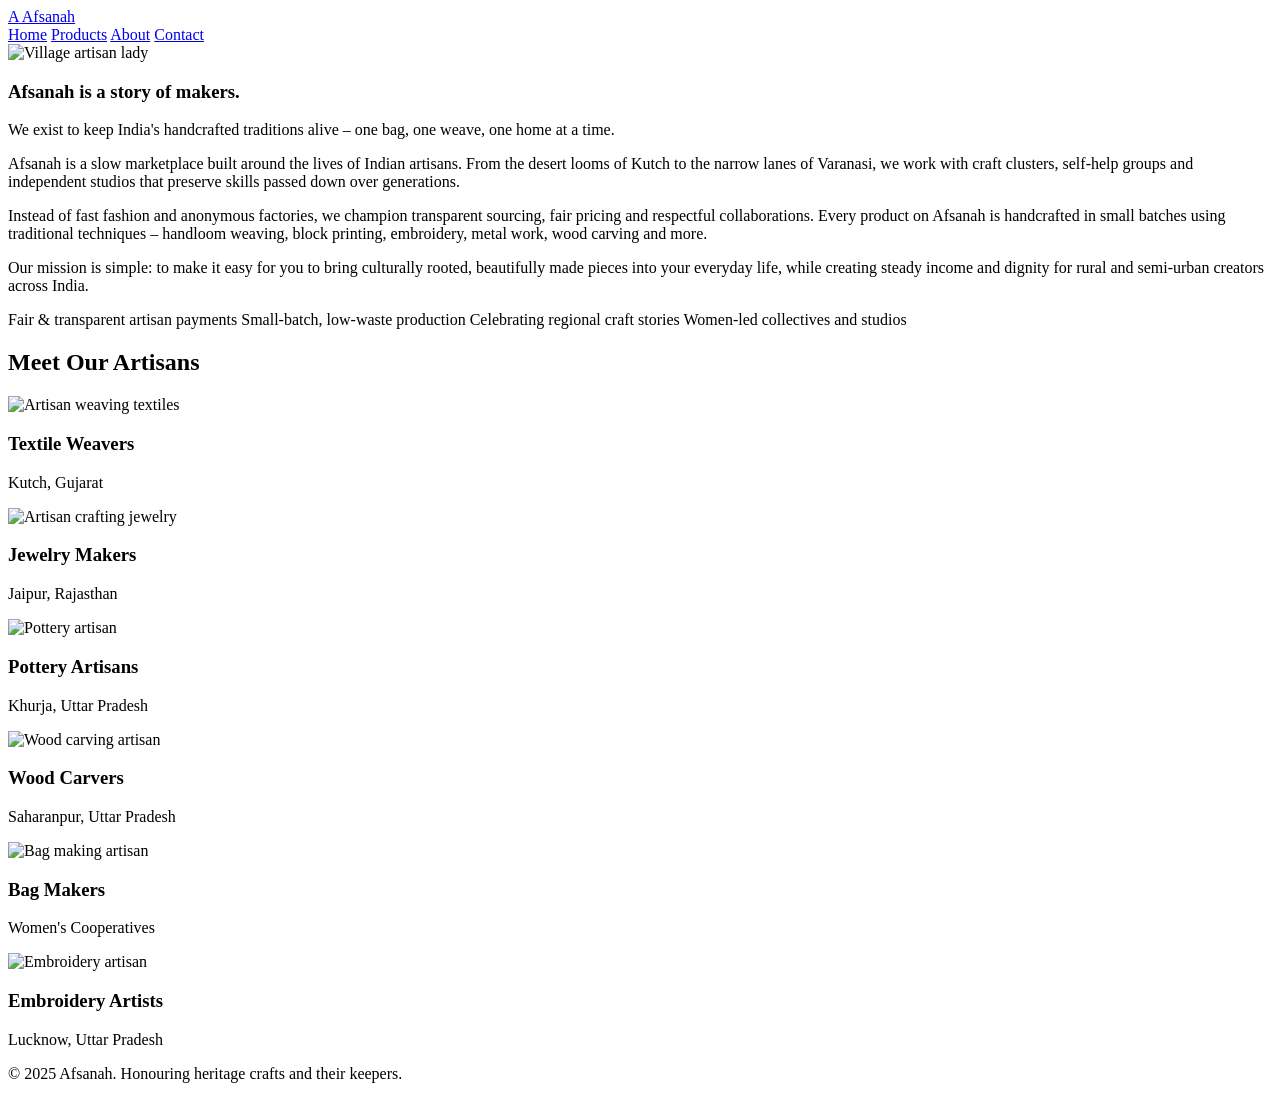
==== about.html @ f765a50c "Add about.html with content and structure" ====
<!DOCTYPE html>
<html lang="en">
  <head>
    <meta charset="UTF-8" />
    <meta name="viewport" content="width=device-width, initial-scale=1" />
    <title>About – Afsanah 2.0</title>
    <link rel="preconnect" href="https://fonts.googleapis.com" />
    <link rel="preconnect" href="https://fonts.gstatic.com" crossorigin />
    <link href="https://fonts.googleapis.com/css2?family=Poppins:wght@300;400;500;600;700&display=swap" rel="stylesheet" />
    <link rel="stylesheet" href="css/common.css" />
    <link rel="stylesheet" href="css/about.css" />
  </head>
  <body>

    <header>
      <div class="nav">
        <a href="index.html" class="logo">
          <span class="logo-mark">A</span>
          <span>Afsanah</span>
        </a>
        <nav class="nav-links">
          <a href="index.html">Home</a>
          <a href="products.html">Products</a>
          <a href="about.html" class="active">About</a>
          <a href="contact.html">Contact</a>
        </nav>
      </div>
    </header>

    <main>
      <section class="container">
        <article class="about-wrap">
          <div class="lady">
            <img src="https://images.unsplash.com/photo-1583391733956-6c78276477e2?auto=format&fit=crop&w=800&q=80" alt="Village artisan lady" />
          </div>
          <h1 class="about-title">Afsanah is a story of makers.</h1>
          <p class="about-tagline">
            We exist to keep India's handcrafted traditions alive – one bag, one weave, one home at a time.
          </p>

          <div class="about-text">
            <p>
              Afsanah is a slow marketplace built around the lives of Indian
              artisans. From the desert looms of Kutch to the narrow lanes of
              Varanasi, we work with craft clusters, self-help groups and
              independent studios that preserve skills passed down over generations.
            </p>
            <p>
              Instead of fast fashion and anonymous factories, we champion
              transparent sourcing, fair pricing and respectful collaborations.
              Every product on Afsanah is handcrafted in small batches using
              traditional techniques – handloom weaving, block printing,
              embroidery, metal work, wood carving and more.
            </p>
            <p>
              Our mission is simple: to make it easy for you to bring
              culturally rooted, beautifully made pieces into your everyday
              life, while creating steady income and dignity for rural and
              semi-urban creators across India.
            </p>
          </div>

          <div class="about-pill-row">
            <span class="about-pill">Fair &amp; transparent artisan payments</span>
            <span class="about-pill">Small-batch, low-waste production</span>
            <span class="about-pill">Celebrating regional craft stories</span>
            <span class="about-pill">Women-led collectives and studios</span>
          </div>
        </article>

        <div class="artisan-gallery">
          <h2 class="gallery-title">Meet Our Artisans</h2>
          <div class="artisan-grid">

            <div class="artisan-card">
              <img src="https://images.unsplash.com/photo-1520970014086-2208d157c9e2?auto=format&fit=crop&w=600&q=80" alt="Artisan weaving textiles" />
              <div class="artisan-info">
                <h3>Textile Weavers</h3>
                <p>Kutch, Gujarat</p>
              </div>
            </div>

            <div class="artisan-card">
              <img src="https://images.unsplash.com/photo-1611652022419-a9419f74343d?auto=format&fit=crop&w=600&q=80" alt="Artisan crafting jewelry" />
              <div class="artisan-info">
                <h3>Jewelry Makers</h3>
                <p>Jaipur, Rajasthan</p>
              </div>
            </div>

            <div class="artisan-card">
              <img src="https://images.unsplash.com/photo-1578662996442-48f60103fc96?auto=format&fit=crop&w=600&q=80" alt="Pottery artisan" />
              <div class="artisan-info">
                <h3>Pottery Artisans</h3>
                <p>Khurja, Uttar Pradesh</p>
              </div>
            </div>

            <div class="artisan-card">
              <img src="https://images.unsplash.com/photo-1558618666-fcd25c85cd64?auto=format&fit=crop&w=600&q=80" alt="Wood carving artisan" />
              <div class="artisan-info">
                <h3>Wood Carvers</h3>
                <p>Saharanpur, Uttar Pradesh</p>
              </div>
            </div>

            <div class="artisan-card">
              <img src="https://images.unsplash.com/photo-1553531889-e6cf4d692b1b?auto=format&fit=crop&w=600&q=80" alt="Bag making artisan" />
              <div class="artisan-info">
                <h3>Bag Makers</h3>
                <p>Women's Cooperatives</p>
              </div>
            </div>

            <div class="artisan-card">
              <img src="https://images.unsplash.com/photo-1594938298603-c8148c4b4545?auto=format&fit=crop&w=600&q=80" alt="Embroidery artisan" />
              <div class="artisan-info">
                <h3>Embroidery Artists</h3>
                <p>Lucknow, Uttar Pradesh</p>
              </div>
            </div>

          </div>
        </div>
      </section>
    </main>

    <footer>
      <div class="container">
        <p>© 2025 <span>Afsanah</span>. Honouring heritage crafts and their keepers.</p>
      </div>
    </footer>

    <script src="js/script.js"></script>
  </body>
</html>
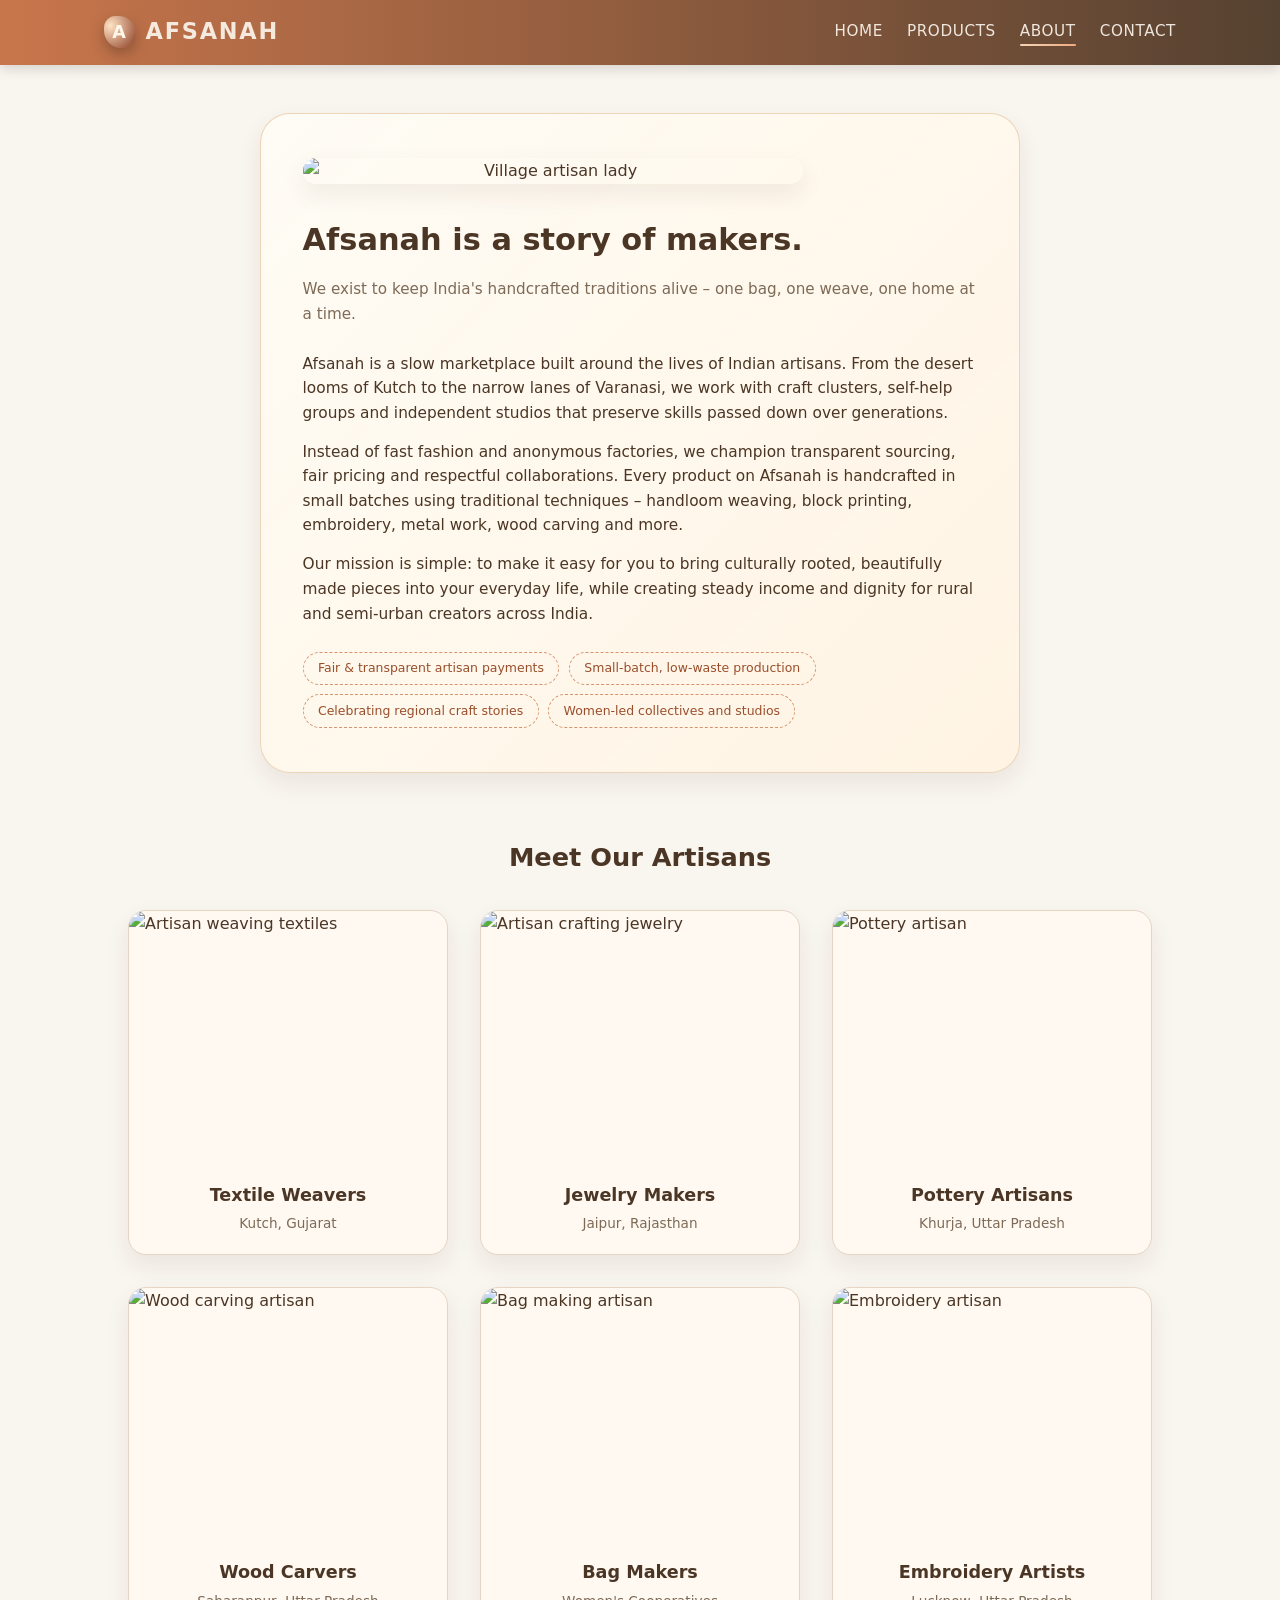
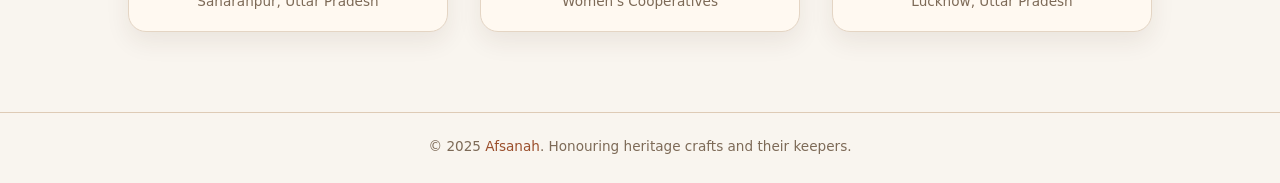
==== commit a94a0770: "final sommit" ====
--- a/about.html
+++ b/about.html
@@ -7,8 +7,8 @@
     <link rel="preconnect" href="https://fonts.googleapis.com" />
     <link rel="preconnect" href="https://fonts.gstatic.com" crossorigin />
     <link href="https://fonts.googleapis.com/css2?family=Poppins:wght@300;400;500;600;700&display=swap" rel="stylesheet" />
-    <link rel="stylesheet" href="css/common.css" />
-    <link rel="stylesheet" href="css/about.css" />
+    <link rel="stylesheet" href="./common.css" />
+    <link rel="stylesheet" href="./about.css" />
   </head>
   <body>
 
--- a/common.css
+++ b/common.css
@@ -0,0 +1,219 @@
+
+
+:root {
+  --bg-cream: #f9f5ef;
+  --card-cream: #fff9f1;
+  --accent-terracotta: #c46a3d;
+  --accent-terracotta-dark: #9a4e2b;
+  --deep-brown: #4b3625;
+  --text-muted: #7d6a57;
+  --border-soft: #e4d5c4;
+  --shadow-soft: 0 10px 25px rgba(64, 43, 28, 0.08);
+  --radius-lg: 18px;
+  --radius-md: 12px;
+  --radius-pill: 999px;
+  --transition-fast: 0.25s ease;
+  --font-main: "Poppins", system-ui, -apple-system, BlinkMacSystemFont, "Segoe UI", sans-serif;
+}
+
+*,
+*::before,
+*::after {
+  box-sizing: border-box;
+  margin: 0;
+  padding: 0;
+}
+
+html {
+  scroll-behavior: smooth;
+}
+
+body {
+  font-family: var(--font-main);
+  background-color: var(--bg-cream);
+  color: var(--deep-brown);
+  line-height: 1.6;
+}
+
+img {
+  max-width: 100%;
+  display: block;
+}
+
+a {
+  color: inherit;
+  text-decoration: none;
+}
+
+main {
+  padding: 0;
+}
+
+.container {
+  max-width: 1120px;
+  margin: 0 auto;
+}
+
+main .container {
+  padding: 3rem 1.5rem 4rem;
+}
+
+
+header {
+  position: sticky;
+  top: 0;
+  z-index: 50;
+
+  background: linear-gradient(
+    to right,
+    rgba(196, 106, 61, 0.92),
+    rgba(75, 54, 37, 0.94)
+  );
+
+  backdrop-filter: blur(6px);
+  box-shadow: 0 4px 12px rgba(32, 21, 15, 0.15);
+
+  transition: transform 0.3s ease, box-shadow 0.3s ease;
+}
+header.hide {
+  transform: translateY(-100%);
+}
+
+.nav {
+  max-width: 1120px;
+  margin: 0 auto;
+  padding: 0.9rem 1.5rem;
+  display: flex;
+  align-items: center;
+  justify-content: space-between;
+  gap: 1.5rem;
+  color: #fdf7ef;
+}
+
+.logo {
+  font-weight: 700;
+  font-size: 1.4rem;
+  letter-spacing: 0.08em;
+  text-transform: uppercase;
+  display: inline-flex;
+  align-items: center;
+  gap: 0.6rem;
+}
+
+.logo-mark {
+  width: 32px;
+  height: 32px;
+  border-radius: 40% 60% 50% 60%;
+  background: radial-gradient(circle at 20% 30%, #ffe3c4, #8a3a21);
+  display: flex;
+  align-items: center;
+  justify-content: center;
+  font-size: 1.1rem;
+  font-weight: 800;
+  color: #fff7ea;
+  box-shadow: 0 6px 14px rgba(0, 0, 0, 0.25);
+}
+
+.logo span:last-child {
+  opacity: 0.9;
+}
+
+.nav-links {
+  display: flex;
+  align-items: center;
+  gap: 1.5rem;
+  font-size: 0.95rem;
+  letter-spacing: 0.04em;
+  text-transform: uppercase;
+}
+
+.nav-links a {
+  position: relative;
+  padding-bottom: 0.2rem;
+  opacity: 0.9;
+  transition: opacity var(--transition-fast);
+}
+
+.nav-links a::after {
+  content: "";
+  position: absolute;
+  left: 0;
+  bottom: 0;
+  width: 0;
+  height: 2px;
+  background: linear-gradient(to right, #ffe3c4, #ffb58a);
+  border-radius: 999px;
+  transition: width var(--transition-fast);
+}
+
+.nav-links a:hover::after,
+.nav-links a:focus-visible::after,
+.nav-links a.active::after {
+  width: 100%;
+}
+
+.nav-links a:hover,
+.nav-links a:focus-visible {
+  opacity: 1;
+}
+
+
+
+.btn-primary {
+  display: inline-flex;
+  align-items: center;
+  justify-content: center;
+  padding: 0.8rem 1.9rem;
+  border-radius: var(--radius-pill);
+  background: linear-gradient(135deg, var(--accent-terracotta), var(--accent-terracotta-dark));
+  color: #fff7ec;
+  font-size: 0.95rem;
+  font-weight: 600;
+  letter-spacing: 0.08em;
+  text-transform: uppercase;
+  border: none;
+  box-shadow: 0 10px 22px rgba(147, 76, 43, 0.45);
+  cursor: pointer;
+  transition: transform var(--transition-fast), box-shadow var(--transition-fast), filter var(--transition-fast);
+}
+
+.btn-primary:hover,
+.btn-primary:focus-visible {
+  transform: translateY(-2px);
+  box-shadow: 0 14px 25px rgba(123, 60, 33, 0.5);
+  filter: brightness(1.02);
+}
+
+.btn-submit {
+  margin-top: 0.5rem;
+  width: 100%;
+}
+
+
+footer {
+  border-top: 1px solid rgba(211, 186, 159, 0.7);
+  padding: 1.4rem 1.5rem 1.6rem;
+  margin-top: 1rem;
+  text-align: center;
+  font-size: 0.85rem;
+  color: var(--text-muted);
+}
+
+footer span {
+  color: var(--accent-terracotta-dark);
+  font-weight: 500;
+}
+
+
+@media (max-width: 900px) {
+  .nav {
+    flex-wrap: wrap;
+    justify-content: center;
+  }
+}
+
+@media (max-width: 640px) {
+  .nav {
+    padding-inline: 1rem;
+  }
+}
--- a/about.css
+++ b/about.css
@@ -0,0 +1,141 @@
+
+
+.about-wrap {
+  max-width: 760px;
+  margin: 0 auto;
+  background: linear-gradient(
+    135deg,
+    rgba(255, 252, 245, 0.98),
+    rgba(255, 243, 226, 0.96)
+  );
+  border-radius: 30px;
+  padding: 2.8rem 2.6rem;
+  box-shadow: var(--shadow-soft);
+  border: 1px solid rgba(236, 211, 182, 0.95);
+  text-align: left;
+}
+
+.about-wrap .lady {
+  width: 100%;
+  margin-bottom: 2rem;
+  text-align: center;
+}
+
+.about-wrap .lady img {
+  width: 100%;
+  max-width: 500px;
+  height: auto;
+  border-radius: var(--radius-lg);
+  box-shadow: var(--shadow-soft);
+  object-fit: cover;
+}
+
+.about-title {
+  font-size: 1.9rem;
+  margin-bottom: 0.8rem;
+}
+
+.about-tagline {
+  font-size: 0.95rem;
+  color: var(--text-muted);
+  margin-bottom: 1.6rem;
+}
+
+.about-text {
+  font-size: 0.96rem;
+  color: var(--deep-brown);
+}
+
+.about-text p + p {
+  margin-top: 0.9rem;
+}
+
+.about-pill-row {
+  display: flex;
+  flex-wrap: wrap;
+  gap: 0.6rem;
+  margin-top: 1.6rem;
+}
+
+.about-pill {
+  padding: 0.35rem 0.9rem;
+  border-radius: 999px;
+  border: 1px dashed rgba(196, 106, 61, 0.7);
+  font-size: 0.78rem;
+  color: var(--accent-terracotta-dark);
+}
+
+
+
+.artisan-gallery {
+  margin-top: 4rem;
+  padding: 0 1.5rem;
+}
+
+.gallery-title {
+  font-size: 1.6rem;
+  text-align: center;
+  margin-bottom: 2rem;
+  color: var(--deep-brown);
+}
+
+.artisan-grid {
+  display: grid;
+  grid-template-columns: repeat(auto-fit, minmax(280px, 1fr));
+  gap: 2rem;
+  max-width: 1120px;
+  margin: 0 auto;
+}
+
+.artisan-card {
+  background: var(--card-cream);
+  border-radius: var(--radius-lg);
+  overflow: hidden;
+  box-shadow: var(--shadow-soft);
+  border: 1px solid var(--border-soft);
+  transition: transform var(--transition-fast), box-shadow var(--transition-fast);
+  cursor: pointer;
+}
+
+.artisan-card img {
+  width: 100%;
+  height: 250px;
+  object-fit: cover;
+  transition: transform var(--transition-fast);
+}
+
+.artisan-info {
+  padding: 1.2rem 1.3rem;
+  text-align: center;
+}
+
+.artisan-info h3 {
+  font-size: 1.1rem;
+  margin-bottom: 0.3rem;
+  color: var(--deep-brown);
+}
+
+.artisan-info p {
+  font-size: 0.85rem;
+  color: var(--text-muted);
+}
+
+.artisan-card:hover {
+  transform: translateY(-8px);
+  box-shadow: 0 20px 35px rgba(75, 54, 37, 0.25);
+}
+
+.artisan-card:hover img {
+  transform: scale(1.05);
+}
+
+
+
+@media (max-width: 900px) {
+  .artisan-grid { grid-template-columns: repeat(2, minmax(0, 1fr)); gap: 1.5rem; }
+}
+
+@media (max-width: 640px) {
+  .about-wrap   { padding: 2rem 1.6rem; border-radius: 22px; }
+  .artisan-grid { grid-template-columns: minmax(0, 1fr); gap: 1.5rem; }
+}
